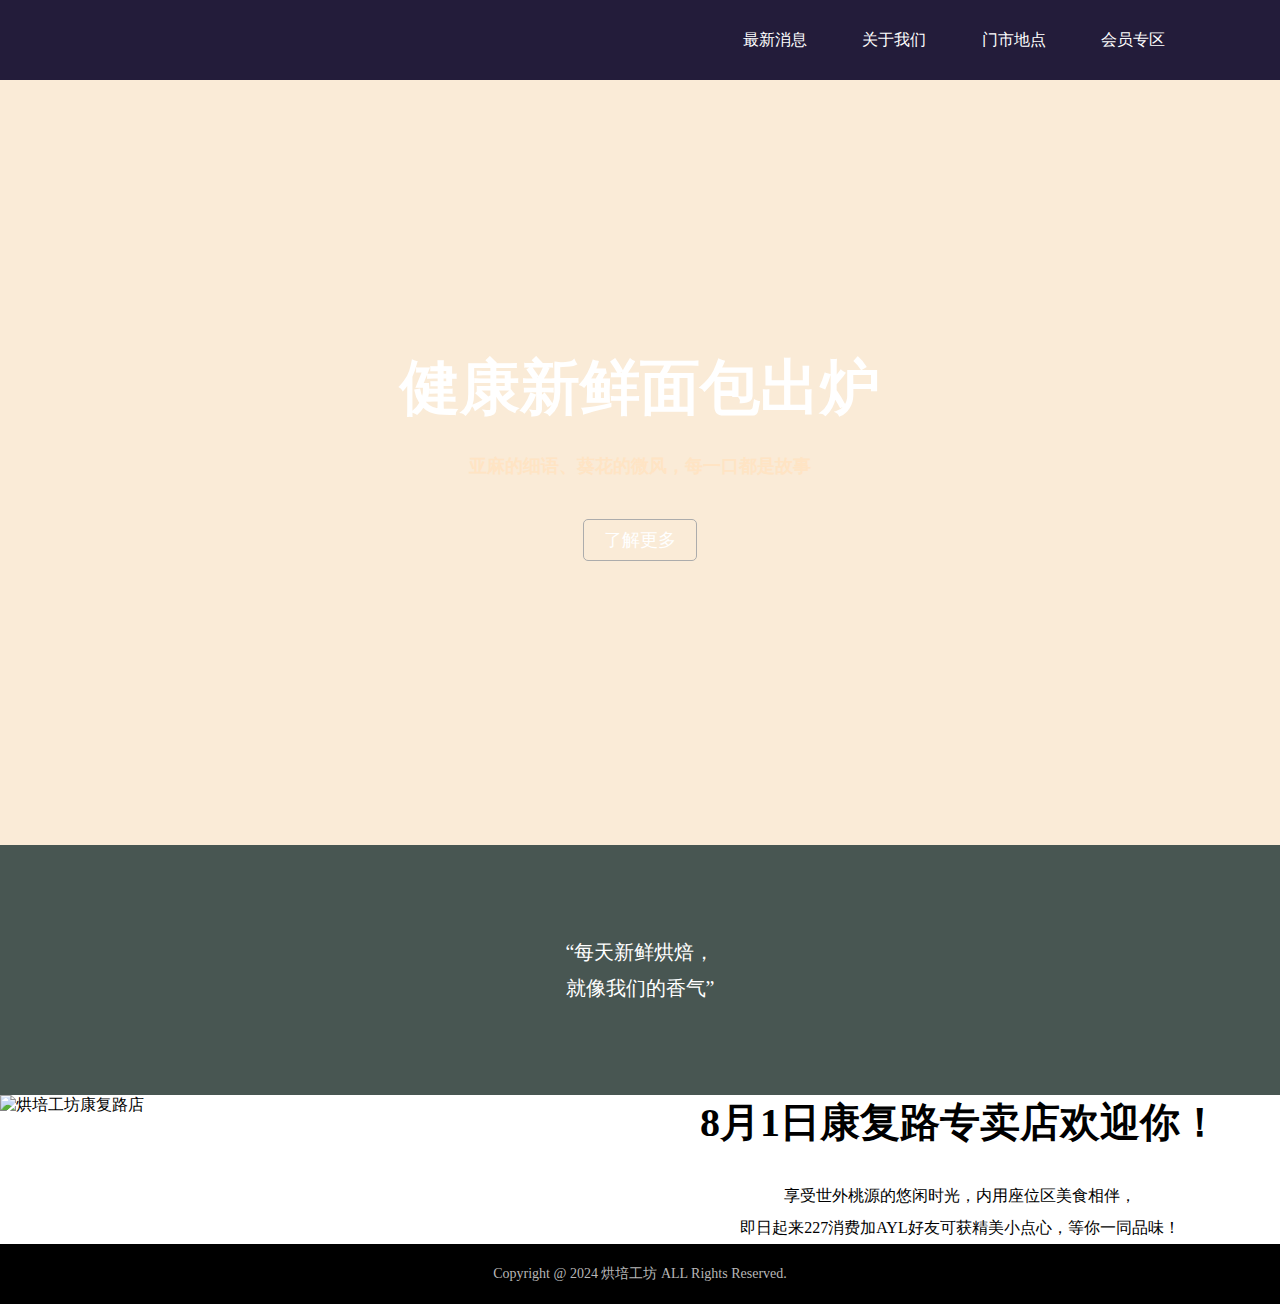
==== index.html @ f82a0e1c "Update and rename 第一个网页.html to index.html" ====
<!DOCTYPE html>
<html lang="zh-Hans">
<head>
    <meta charset="UTF-8">
    <meta name="viewport" content="width=device-width, initial-scale=1.0">
    <title>烘焙工坊</title>
    <link rel="stylesheet" href="style.css">
</head>
<body>
    <header>
    <h1>烘培工坊</h1>
    <nav>
    <!-- <ol>
        <li></li>
    </ol> -->
    <ul>
        <li><a href="">最新消息</a></li>
        <li><a href="">关于我们</a></li>
        <li><a href="">门市地点</a></li>
        <li><a href="">会员专区</a></li>
    </ul>
    </nav>
    </header>
    <main>
    <section class="news">
    <h2>健康新鲜面包出炉</h2>
    <p><strong>亚麻的细语、葵花的微风，每一口都是故事</strong></p>
    <p><a href="#">了解更多</a></p>
    </section>
    <section class="slogan">
    <blockquote>“每天新鲜烘焙，<br>就像我们的香气”</blockquote>
    </section>
    <section class="shop">
    <img src="image/下载.jpg" alt="烘培工坊康复路店">
    <div class="info">
    <h2>8月1日康复路专卖店欢迎你！</h2>
    <p>享受世外桃源的悠闲时光，内用座位区美食相伴，<br>
    即日起来227消费加AYL好友可获精美小点心，等你一同品味！</p>
    </div>
    </section>
    </main>
    <footer>
        <p>Copyright @ 2024 烘培工坊 ALL Rights Reserved.</p>
    </footer>
</body>
</html>
---- style.css ----
/* h2{
    color: red;
}
p{
    color: blue;
    font-size: 36px;
} */
/* header,section,footer{
    background-color: #d6ccc2;
    border: 5px #9d8189 solid;
    padding: 30px 20px 50px;
    margin: 30px;
} */
*{padding: 0;
    
    margin:0;
}
header{
    background-color: #231C3A;
    height: 80px;
    width: 100%;
}
header ul{
    position: absolute;
    right: 5vw;
    top: 0;
    line-height: 80px;
}
h1{
    color: white;
    position: absolute;
    left: 120px;
    top: 0;
    line-height: 100px;
    background-image: url(image/R-C.png);
    background-position: center;
    width: 180px;
    height: 50px;
    margin-top: 15px;
    text-indent: -9999px;
}
header a{
    color: white;
    text-decoration: none;
}
header a:hover{
    text-decoration: underline;
}
header li{
    display: inline;
    margin-right: 4vw;
}
.news{
    background-color: antiquewhite;
    color: white;
    height: 85vh;
    background-image: url(image/背景\).jpg);
    background-repeat: no-repeat;
    background-size: cover;
    display: flex;
    flex-direction: column;
    align-items: center;
    justify-content: center;
}
.news h2{
    font-size: 60px;
}
.news p{
    color: bisque;
    font-size: 18px;
    margin: 25px 0;
}
.news a{
    color: white;
    text-decoration: none;
    border: 1px solid #acacac;
    padding: 10px 20px;
    border-radius: 5px;
}
.slogan{
    background-color: #485652;
    color: white;
    height: 250px;
    display: flex;
    justify-content: center;
    align-items: center;
    font-size: 20px;
    line-height: 1.8em;
}
footer{
    background-color: #000000;
    color: #B7B7B7;
    height: 60px;
    display: flex;
    justify-content: center;
    align-items: center;
    font-size: 14px;
   
}
.shop{
    display: flex;
}
.shop img{
    width: 50%;
}
.info{
    width: 50%;
    background-color: white;
    display: flex;
    flex-direction: column;
    align-items: center;
    justify-content: center;
}
.info h2{
    font-size: 40px;
    margin-bottom: 30px;
}
.info p{
    text-align: center;
    line-height: 2em;
}
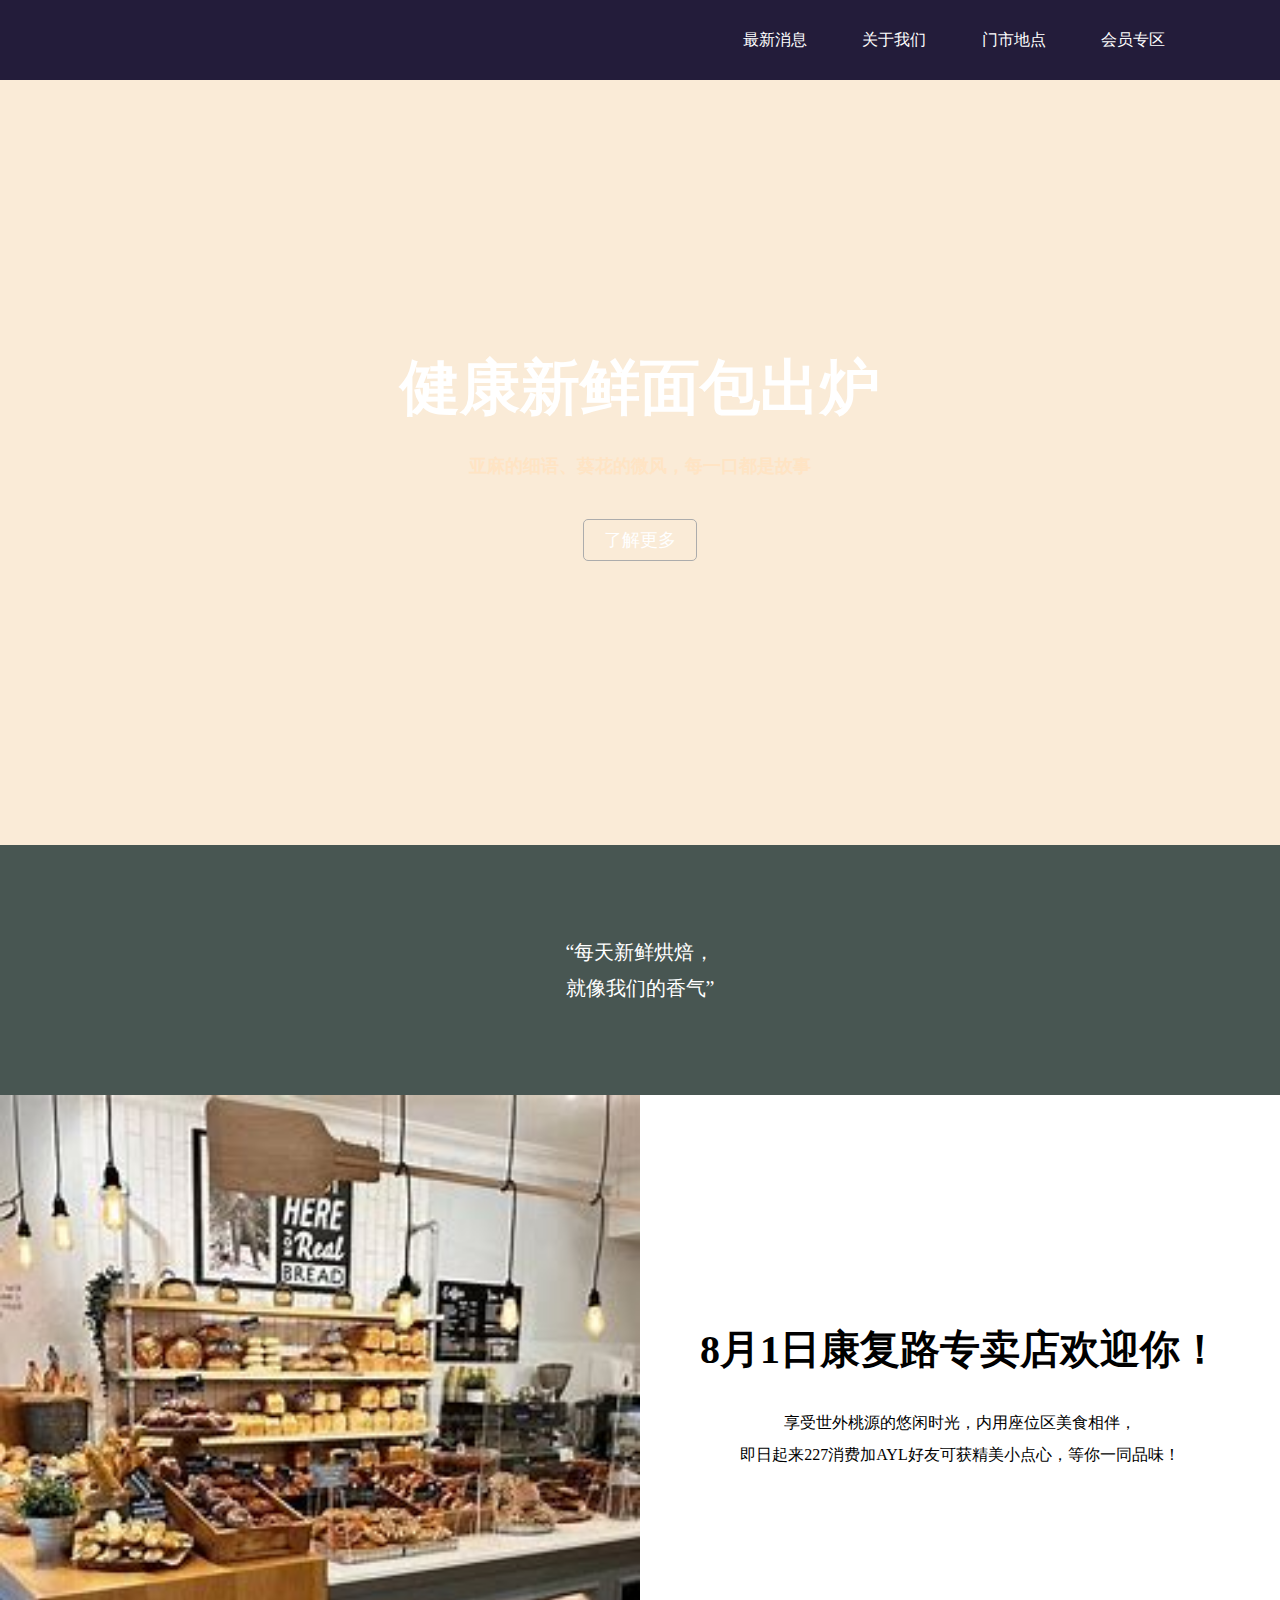
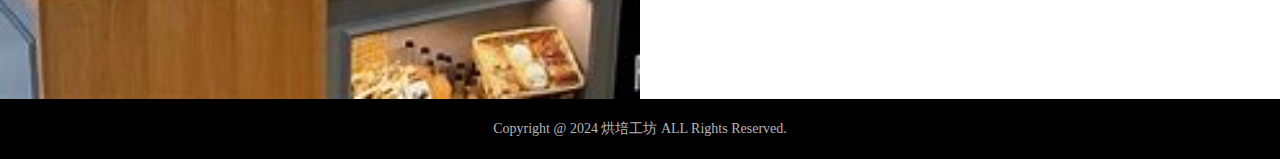
==== commit f01379c1: "Update index.html" ====
--- a/index.html
+++ b/index.html
@@ -31,7 +31,7 @@
     <blockquote>“每天新鲜烘焙，<br>就像我们的香气”</blockquote>
     </section>
     <section class="shop">
-    <img src="image/下载.jpg" alt="烘培工坊康复路店">
+    <img src="下载.jpg" alt="烘培工坊康复路店">
     <div class="info">
     <h2>8月1日康复路专卖店欢迎你！</h2>
     <p>享受世外桃源的悠闲时光，内用座位区美食相伴，<br>
